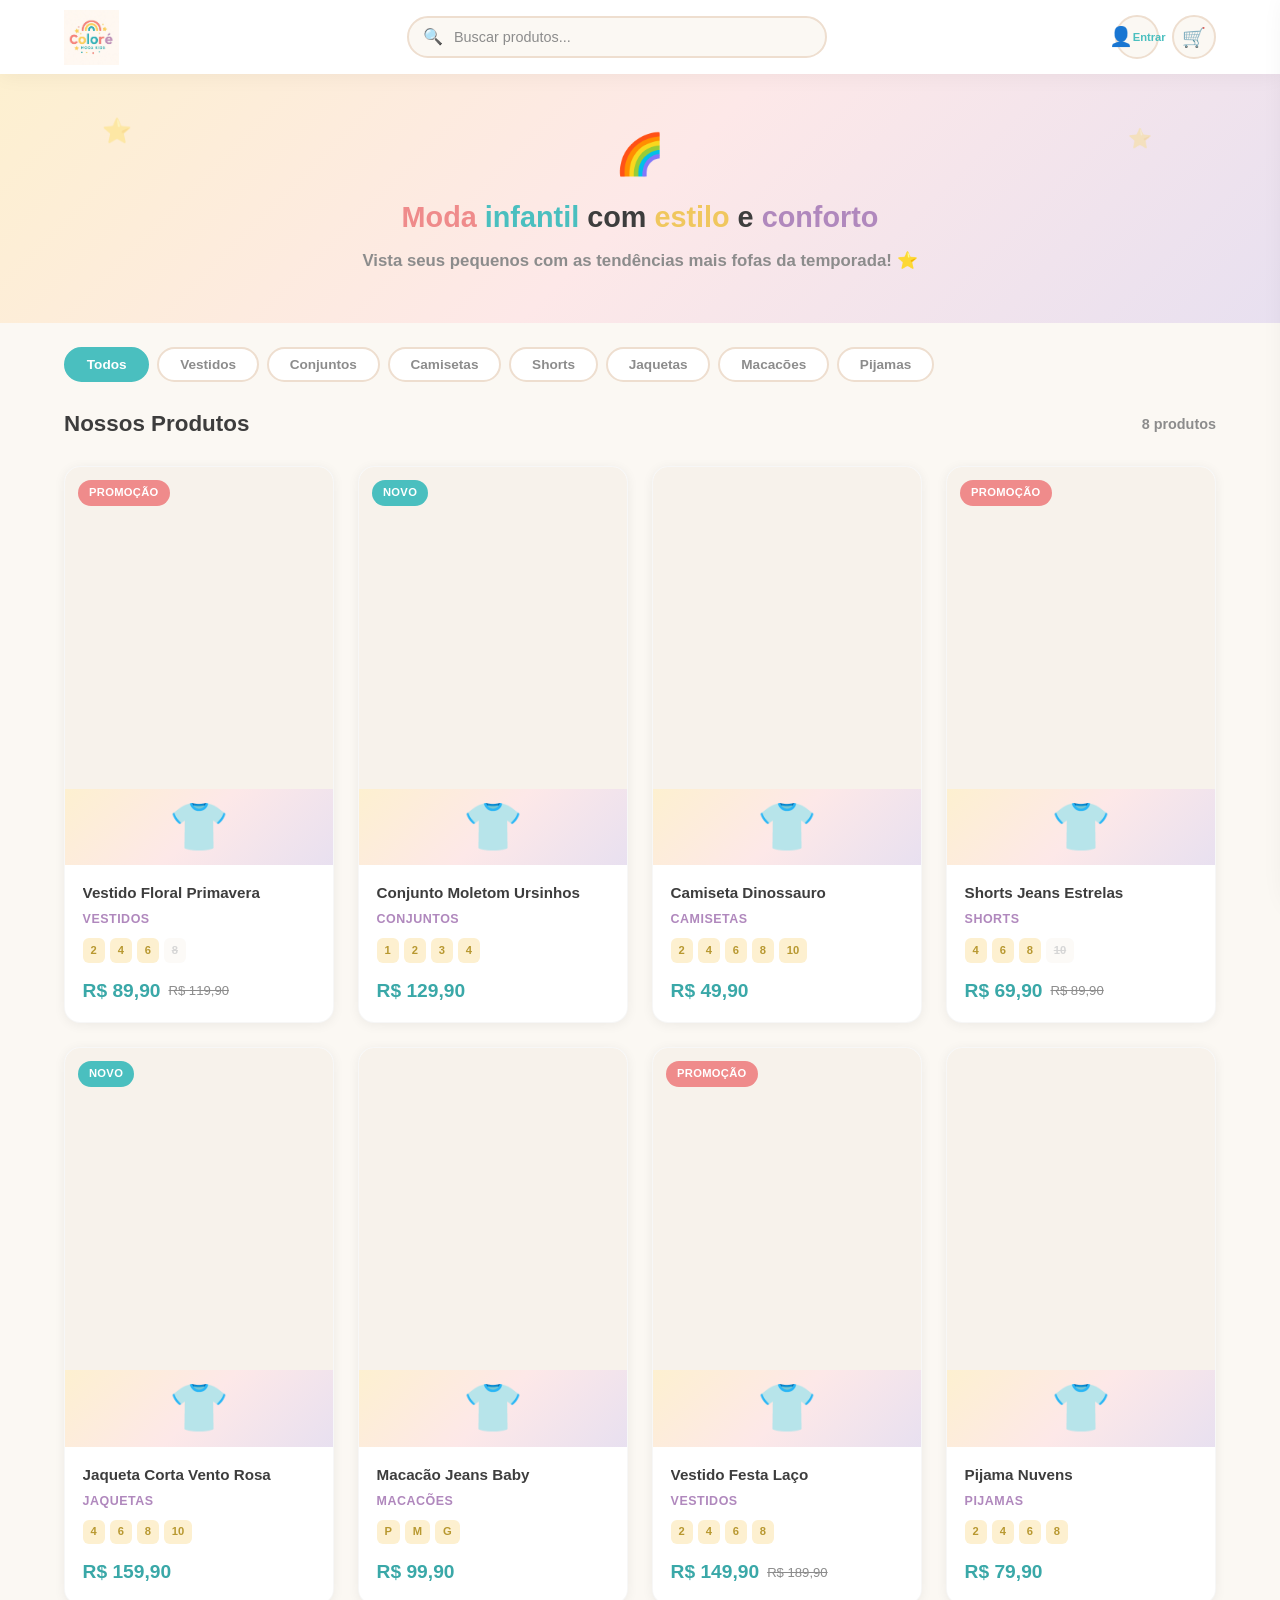
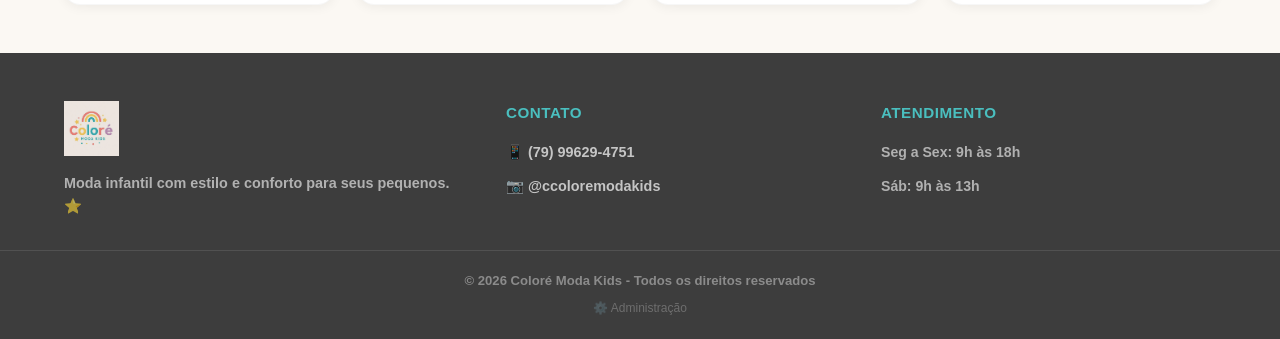
==== index.html @ acb0f0ce "melhorias" ====
<!DOCTYPE html>
<html lang="pt-BR">
<head>
  <meta charset="UTF-8">
  <meta name="viewport" content="width=device-width, initial-scale=1.0">
  <title>CColore Moda Kids - Roupas Infantis</title>
  <link rel="stylesheet" href="css/style.css">
  <meta name="description" content="CColore Moda Kids - As melhores roupas infantis com estilo e conforto para seus pequenos.">
</head>
<body>

  <!-- HEADER -->
  <header class="header">
    <div class="header-inner">
      <a href="index.html" class="logo">
        <img src="logo.jpg" alt="Coloré Moda Kids">
      </a>

      <div class="search-bar">
        <span class="search-icon">🔍</span>
        <input type="text" id="searchInput" placeholder="Buscar produtos...">
      </div>

      <div class="nav-actions">
        <a href="minha-conta.html" class="btn-icon" id="accountBtn" title="Minha Conta">
          👤
          <span class="account-label" id="accountLabel">Entrar</span>
        </a>
        <button class="btn-icon" id="cartBtn" title="Carrinho">
          🛒
          <span class="cart-count" id="cartCount">0</span>
        </button>
      </div>
    </div>
  </header>

  <!-- HERO -->
  <section class="hero">
    <div class="hero-content">
      <div class="hero-rainbow">🌈</div>
      <h2><span class="text-coral">Moda</span> <span class="text-teal">infantil</span> com <span class="text-yellow">estilo</span> e <span class="text-lavender">conforto</span></h2>
      <p>Vista seus pequenos com as tendências mais fofas da temporada! ⭐</p>
    </div>
  </section>

  <!-- CATEGORIAS -->
  <div class="categories" id="categoriesBar">
    <!-- Gerado via JS -->
  </div>

  <!-- PRODUTOS -->
  <section class="products-section">
    <div class="products-header">
      <h3>Nossos Produtos</h3>
      <span class="product-count" id="productCount"></span>
    </div>
    <div class="products-grid" id="productsGrid">
      <!-- Gerado via JS -->
    </div>
  </section>

  <!-- MODAL DE PRODUTO -->
  <div class="modal-overlay" id="productModal">
    <div class="modal">
      <button class="modal-close" id="modalClose">✕</button>
      <div class="modal-product" id="modalContent">
        <!-- Gerado via JS -->
      </div>
    </div>
  </div>

  <!-- CARRINHO SIDEBAR -->
  <div class="cart-overlay" id="cartOverlay"></div>
  <div class="cart-sidebar" id="cartSidebar">
    <div class="cart-header">
      <h3>🛒 Seu Carrinho</h3>
      <button class="btn-icon" id="closeCart" title="Fechar">✕</button>
    </div>
    <div class="cart-items" id="cartItems">
      <!-- Gerado via JS -->
    </div>
    <div class="cart-footer">
      <div class="cart-total">
        <span>Total:</span>
        <span class="total-price" id="cartTotal">R$ 0,00</span>
      </div>
      <button class="btn-checkout" id="checkoutBtn">
        📱 Enviar Pedido via WhatsApp
      </button>
    </div>
  </div>

  <!-- FORMULÁRIO DE CHECKOUT -->
  <div class="modal-overlay" id="checkoutModal">
    <div class="modal" style="max-width:520px;">
      <button class="modal-close" id="checkoutClose">✕</button>
      <div style="padding:2rem;">
        <h2 style="font-weight:900;margin-bottom:0.3rem;">📋 Finalizar Pedido</h2>
        <p style="color:var(--text-light);font-size:0.9rem;margin-bottom:1.5rem;">Preencha seus dados para enviarmos o pedido.</p>
        <form id="checkoutForm">
          <div class="form-row">
            <div class="form-group">
              <label>Nome *</label>
              <input type="text" id="clientName" required maxlength="50" placeholder="Seu nome">
            </div>
            <div class="form-group">
              <label>Sobrenome *</label>
              <input type="text" id="clientLastName" required maxlength="50" placeholder="Seu sobrenome">
            </div>
          </div>
          <div class="form-row">
            <div class="form-group">
              <label>CEP *</label>
              <input type="text" id="clientCep" required maxlength="9" placeholder="00000-000">
              <small class="cep-status" id="clientCepStatus"></small>
            </div>
            <div class="form-group">
              <label>Telefone *</label>
              <input type="tel" id="clientPhone" required maxlength="15" placeholder="(00) 00000-0000">
            </div>
          </div>
          <div class="form-group">
            <label>Endereço (Rua) *</label>
            <input type="text" id="clientAddress" required maxlength="150" placeholder="Rua, Avenida...">
          </div>
          <div class="form-row">
            <div class="form-group">
              <label>Número *</label>
              <input type="text" id="clientNumber" required maxlength="10" placeholder="Nº">
            </div>
            <div class="form-group">
              <label>Bairro *</label>
              <input type="text" id="clientBairro" required maxlength="80" placeholder="Bairro">
            </div>
          </div>
          <div class="form-row">
            <div class="form-group">
              <label>Cidade *</label>
              <input type="text" id="clientCity" required maxlength="80" placeholder="Cidade">
            </div>
            <div class="form-group">
              <label>Estado *</label>
              <select id="clientState" required>
                <option value="">UF</option>
                <option value="AC">AC</option><option value="AL">AL</option><option value="AP">AP</option>
                <option value="AM">AM</option><option value="BA">BA</option><option value="CE">CE</option>
                <option value="DF">DF</option><option value="ES">ES</option><option value="GO">GO</option>
                <option value="MA">MA</option><option value="MT">MT</option><option value="MS">MS</option>
                <option value="MG">MG</option><option value="PA">PA</option><option value="PB">PB</option>
                <option value="PR">PR</option><option value="PE">PE</option><option value="PI">PI</option>
                <option value="RJ">RJ</option><option value="RN">RN</option><option value="RS">RS</option>
                <option value="RO">RO</option><option value="RR">RR</option><option value="SC">SC</option>
                <option value="SP">SP</option><option value="SE">SE</option><option value="TO">TO</option>
              </select>
            </div>
          </div>
          <div class="form-group">
            <label>Ponto de Referência *</label>
            <input type="text" id="clientReference" required maxlength="150" placeholder="Ex: Próximo ao mercado...">
          </div>
          <div class="form-group">
            <label>E-mail</label>
            <input type="email" id="clientEmail" maxlength="100" placeholder="seu@email.com">
          </div>

          <!-- Frete -->
          <div class="shipping-result" id="shippingResult" style="display:none;">
            <h4 class="shipping-title">🚚 Opções de Entrega</h4>
            <div id="shippingOptions">
              <!-- Gerado via JS -->
            </div>
          </div>
          <div class="shipping-loading" id="shippingLoading" style="display:none;">
            <span class="spinner"></span> Calculando frete com os Correios...
          </div>

          <div class="checkout-summary" id="checkoutSummary">
            <!-- Resumo gerado via JS -->
          </div>
          <button type="submit" class="btn-checkout" style="margin-top:1rem;">
            📱 Confirmar e Enviar via WhatsApp
          </button>
        </form>
      </div>
    </div>
  </div>

  <!-- FOOTER -->
  <footer class="footer">
    <div class="footer-inner">
      <div class="footer-brand">
        <div class="footer-logo">
          <img src="logo.jpg" alt="Coloré Moda Kids">
        </div>
        <p class="footer-desc">Moda infantil com estilo e conforto para seus pequenos. ⭐</p>
      </div>

      <div class="footer-contact">
        <h4>Contato</h4>
        <ul>
          <li>
            <a href="https://wa.me/5579996294751" target="_blank" rel="noopener">
              📱 (79) 99629-4751
            </a>
          </li>
          <li>
            <a href="https://instagram.com/ccoloremodakids" target="_blank" rel="noopener">
              📷 @ccoloremodakids
            </a>
          </li>
        </ul>
      </div>

      <div class="footer-links">
        <h4>Atendimento</h4>
        <ul>
          <li>Seg a Sex: 9h às 18h</li>
          <li>Sáb: 9h às 13h</li>
        </ul>
      </div>
    </div>

    <div class="footer-bottom">
      <p>&copy; 2026 Coloré Moda Kids - Todos os direitos reservados</p>
      <a href="admin.html" class="admin-link">⚙️ Administração</a>
    </div>
  </footer>

  <!-- TOAST -->
  <div class="toast-container"></div>

  <script src="js/data.js"></script>
  <script src="js/app.js"></script>
</body>
</html>
---- css/style.css ----
/* ===== RESET & BASE ===== */
*,
*::before,
*::after {
  margin: 0;
  padding: 0;
  box-sizing: border-box;
}

@import url('https://fonts.googleapis.com/css2?family=Nunito:wght@400;600;700;800;900&display=swap');

:root {
  /* Cores extraídas da logo */
  --coral: #EF8B8B;
  --coral-dark: #E06B6B;
  --yellow: #F0C75E;
  --yellow-light: #FDF0D0;
  --teal: #4ABFBF;
  --teal-dark: #3AA8A8;
  --lavender: #B088BD;
  --lavender-light: #D4BFE0;

  /* Cores de interface */
  --primary: #4ABFBF;
  --primary-light: #7DD4D4;
  --primary-dark: #3AA8A8;
  --secondary: #EF8B8B;
  --accent: #F0C75E;
  --bg: #FBF8F3;
  --bg-warm: #F7F2EB;
  --bg-white: #FFFFFF;
  --text: #3D3D3D;
  --text-light: #8C8C8C;
  --border: #EEDECF;
  --success: #4ABFBF;
  --danger: #EF8B8B;
  --radius: 16px;
  --radius-sm: 10px;
  --shadow: 0 2px 12px rgba(0, 0, 0, 0.06);
  --shadow-lg: 0 8px 30px rgba(0, 0, 0, 0.1);
  --shadow-colored: 0 4px 20px rgba(74, 191, 191, 0.15);
  --transition: all 0.3s ease;
}

html {
  scroll-behavior: smooth;
}

body {
  font-family: 'Nunito', 'Segoe UI', Tahoma, sans-serif;
  background: var(--bg);
  color: var(--text);
  line-height: 1.6;
  min-height: 100vh;
}

a {
  text-decoration: none;
  color: inherit;
}

img {
  max-width: 100%;
  display: block;
}

button {
  cursor: pointer;
  border: none;
  font-family: inherit;
  font-size: inherit;
}

input, select, textarea {
  font-family: inherit;
  font-size: inherit;
}

/* ===== HEADER ===== */
.header {
  background: var(--bg-white);
  box-shadow: 0 2px 20px rgba(0, 0, 0, 0.05);
  position: sticky;
  top: 0;
  z-index: 100;
}

.header-inner {
  max-width: 1200px;
  margin: 0 auto;
  padding: 0.6rem 1.5rem;
  display: flex;
  align-items: center;
  justify-content: space-between;
  gap: 1rem;
}

.logo {
  display: flex;
  align-items: center;
  gap: 0.5rem;
  flex-shrink: 0;
}

.logo img {
  height: 55px;
  width: auto;
}

/* Search */
.search-bar {
  flex: 1;
  max-width: 420px;
  position: relative;
}

.search-bar input {
  width: 100%;
  padding: 0.7rem 1rem 0.7rem 2.8rem;
  border: 2px solid var(--border);
  border-radius: 50px;
  outline: none;
  transition: var(--transition);
  background: var(--bg);
  font-size: 0.9rem;
  color: var(--text);
}

.search-bar input::placeholder {
  color: var(--text-light);
}

.search-bar input:focus {
  border-color: var(--teal);
  background: var(--bg-white);
  box-shadow: 0 0 0 3px rgba(74, 191, 191, 0.1);
}

.search-bar .search-icon {
  position: absolute;
  left: 1rem;
  top: 50%;
  transform: translateY(-50%);
  color: var(--text-light);
  font-size: 1rem;
}

/* Nav actions */
.nav-actions {
  display: flex;
  align-items: center;
  gap: 0.8rem;
}

.btn {
  display: inline-flex;
  align-items: center;
  gap: 0.4rem;
  padding: 0.6rem 1.4rem;
  border-radius: 50px;
  font-weight: 700;
  transition: var(--transition);
  font-size: 0.9rem;
}

.btn-primary {
  background: var(--teal);
  color: white;
}

.btn-primary:hover {
  background: var(--teal-dark);
  transform: translateY(-2px);
  box-shadow: var(--shadow-colored);
}

.btn-secondary {
  background: var(--bg);
  color: var(--text);
  border: 2px solid var(--border);
}

.btn-secondary:hover {
  border-color: var(--teal);
  color: var(--teal);
}

.btn-success {
  background: var(--teal);
  color: white;
}

.btn-success:hover {
  background: var(--teal-dark);
  transform: translateY(-2px);
}

.btn-danger {
  background: var(--coral);
  color: white;
}

.btn-danger:hover {
  background: var(--coral-dark);
}

.btn-sm {
  padding: 0.4rem 0.8rem;
  font-size: 0.8rem;
}

.btn-icon {
  padding: 0.5rem;
  border-radius: 50%;
  background: var(--bg);
  border: 2px solid var(--border);
  position: relative;
  width: 44px;
  height: 44px;
  display: flex;
  align-items: center;
  justify-content: center;
  font-size: 1.2rem;
  transition: var(--transition);
}

.btn-icon:hover {
  border-color: var(--teal);
  color: var(--teal);
  background: rgba(74, 191, 191, 0.05);
}

.cart-count {
  position: absolute;
  top: -5px;
  right: -5px;
  background: var(--coral);
  color: white;
  font-size: 0.65rem;
  font-weight: 800;
  width: 20px;
  height: 20px;
  border-radius: 50%;
  display: flex;
  align-items: center;
  justify-content: center;
  border: 2px solid var(--bg-white);
}

/* ===== HERO ===== */
.hero {
  background: linear-gradient(135deg, var(--yellow-light) 0%, #FDE8E8 50%, #E8E0F0 100%);
  text-align: center;
  padding: 3rem 1.5rem;
  position: relative;
  overflow: hidden;
}

.hero::before {
  content: '⭐';
  position: absolute;
  top: 15%;
  left: 8%;
  font-size: 1.5rem;
  opacity: 0.3;
  animation: twinkle 3s ease-in-out infinite;
}

.hero::after {
  content: '⭐';
  position: absolute;
  top: 20%;
  right: 10%;
  font-size: 1.2rem;
  opacity: 0.25;
  animation: twinkle 3s ease-in-out infinite 1s;
}

@keyframes twinkle {
  0%, 100% { transform: scale(1); opacity: 0.25; }
  50% { transform: scale(1.3); opacity: 0.5; }
}

.hero-content {
  position: relative;
  z-index: 1;
}

.hero-rainbow {
  font-size: 2.5rem;
  margin-bottom: 0.5rem;
}

.hero h2 {
  font-size: 1.8rem;
  font-weight: 900;
  margin-bottom: 0.5rem;
  color: var(--text);
}

.hero h2 .text-coral { color: var(--coral); }
.hero h2 .text-teal { color: var(--teal); }
.hero h2 .text-yellow { color: var(--yellow); }
.hero h2 .text-lavender { color: var(--lavender); }

.hero p {
  font-size: 1.05rem;
  color: var(--text-light);
  font-weight: 600;
}

/* ===== CATEGORIES ===== */
.categories {
  max-width: 1200px;
  margin: 0 auto;
  padding: 1.5rem;
  display: flex;
  gap: 0.5rem;
  overflow-x: auto;
  -webkit-overflow-scrolling: touch;
}

.categories::-webkit-scrollbar {
  height: 0;
}

.category-btn {
  padding: 0.5rem 1.3rem;
  border-radius: 50px;
  background: var(--bg-white);
  border: 2px solid var(--border);
  white-space: nowrap;
  font-weight: 700;
  font-size: 0.85rem;
  transition: var(--transition);
  color: var(--text-light);
}

.category-btn:hover {
  border-color: var(--teal);
  color: var(--teal);
  background: rgba(74, 191, 191, 0.05);
}

.category-btn.active {
  background: var(--teal);
  color: white;
  border-color: var(--teal);
}

/* ===== PRODUCT GRID ===== */
.products-section {
  max-width: 1200px;
  margin: 0 auto;
  padding: 0 1.5rem 3rem;
}

.products-header {
  display: flex;
  justify-content: space-between;
  align-items: center;
  margin-bottom: 1.5rem;
}

.products-header h3 {
  font-size: 1.4rem;
  font-weight: 800;
  color: var(--text);
}

.product-count {
  color: var(--text-light);
  font-size: 0.9rem;
  font-weight: 600;
}

.products-grid {
  display: grid;
  grid-template-columns: repeat(auto-fill, minmax(260px, 1fr));
  gap: 1.5rem;
}

.product-card {
  background: var(--bg-white);
  border-radius: var(--radius);
  overflow: hidden;
  box-shadow: var(--shadow);
  transition: var(--transition);
  cursor: pointer;
  border: 1px solid rgba(0, 0, 0, 0.03);
}

.product-card:hover {
  transform: translateY(-6px);
  box-shadow: var(--shadow-lg);
}

.product-image {
  position: relative;
  padding-top: 120%;
  background: var(--bg-warm);
  overflow: hidden;
}

.product-image img {
  position: absolute;
  top: 0;
  left: 0;
  width: 100%;
  height: 100%;
  object-fit: cover;
  transition: transform 0.5s ease;
}

.product-card:hover .product-image img {
  transform: scale(1.05);
}

.product-badge {
  position: absolute;
  top: 0.8rem;
  left: 0.8rem;
  background: var(--coral);
  color: white;
  padding: 0.25rem 0.7rem;
  border-radius: 50px;
  font-size: 0.7rem;
  font-weight: 800;
  letter-spacing: 0.3px;
  text-transform: uppercase;
}

.product-badge.new {
  background: var(--teal);
}

.product-info {
  padding: 1rem 1.1rem;
}

.product-name {
  font-weight: 800;
  font-size: 0.95rem;
  margin-bottom: 0.3rem;
  display: -webkit-box;
  -webkit-line-clamp: 2;
  -webkit-box-orient: vertical;
  overflow: hidden;
  color: var(--text);
}

.product-category-label {
  font-size: 0.78rem;
  color: var(--lavender);
  margin-bottom: 0.5rem;
  font-weight: 700;
  text-transform: uppercase;
  letter-spacing: 0.5px;
}

.product-sizes {
  display: flex;
  gap: 0.3rem;
  margin-bottom: 0.8rem;
  flex-wrap: wrap;
}

.size-tag {
  padding: 0.2rem 0.5rem;
  background: var(--yellow-light);
  border-radius: 6px;
  font-size: 0.7rem;
  font-weight: 700;
  color: #B89830;
}

.size-tag.out-of-stock {
  text-decoration: line-through;
  opacity: 0.35;
  background: var(--bg-warm);
  color: var(--text-light);
}

.product-price {
  display: flex;
  align-items: center;
  gap: 0.5rem;
}

.price-current {
  font-size: 1.2rem;
  font-weight: 900;
  color: var(--teal-dark);
}

.price-old {
  font-size: 0.82rem;
  color: var(--text-light);
  text-decoration: line-through;
}

/* ===== PRODUCT DETAIL MODAL ===== */
.modal-overlay {
  position: fixed;
  inset: 0;
  background: rgba(0, 0, 0, 0.4);
  backdrop-filter: blur(4px);
  z-index: 200;
  display: flex;
  align-items: center;
  justify-content: center;
  padding: 1rem;
  opacity: 0;
  visibility: hidden;
  transition: var(--transition);
}

.modal-overlay.active {
  opacity: 1;
  visibility: visible;
}

.modal {
  background: var(--bg-white);
  border-radius: var(--radius);
  max-width: 800px;
  width: 100%;
  max-height: 90vh;
  overflow-y: auto;
  transform: translateY(20px) scale(0.97);
  transition: var(--transition);
}

.modal-overlay.active .modal {
  transform: translateY(0) scale(1);
}

.modal-close {
  position: absolute;
  top: 1rem;
  right: 1rem;
  background: var(--bg-white);
  border: none;
  width: 36px;
  height: 36px;
  border-radius: 50%;
  display: flex;
  align-items: center;
  justify-content: center;
  font-size: 1.2rem;
  cursor: pointer;
  box-shadow: var(--shadow);
  z-index: 10;
  transition: var(--transition);
}

.modal-close:hover {
  background: var(--coral);
  color: white;
}

.modal-product {
  display: grid;
  grid-template-columns: 1fr 1fr;
}

.modal-product-image {
  position: relative;
  padding-top: 100%;
  background: var(--bg-warm);
}

.modal-product-image img {
  position: absolute;
  top: 0;
  left: 0;
  width: 100%;
  height: 100%;
  object-fit: cover;
}

.modal-product-info {
  padding: 2rem;
  display: flex;
  flex-direction: column;
  gap: 1rem;
}

.modal-product-info h2 {
  font-size: 1.5rem;
  font-weight: 900;
}

.modal-product-info .product-category-label {
  font-size: 0.85rem;
}

.modal-product-info .product-price {
  font-size: 1.1rem;
}

.modal-product-info .price-current {
  font-size: 1.6rem;
}

.size-selector {
  display: flex;
  flex-direction: column;
  gap: 0.5rem;
}

.size-selector label {
  font-weight: 800;
  font-size: 0.9rem;
}

.size-options {
  display: flex;
  gap: 0.5rem;
  flex-wrap: wrap;
}

.size-option {
  padding: 0.5rem 1rem;
  border: 2px solid var(--border);
  border-radius: var(--radius-sm);
  background: var(--bg-white);
  font-weight: 700;
  font-size: 0.85rem;
  transition: var(--transition);
  cursor: pointer;
}

.size-option:hover:not(.disabled) {
  border-color: var(--teal);
  color: var(--teal);
}

.size-option.selected {
  background: var(--teal);
  color: white;
  border-color: var(--teal);
}

.size-option.disabled {
  opacity: 0.3;
  cursor: not-allowed;
  text-decoration: line-through;
}

.stock-info {
  font-size: 0.8rem;
  color: var(--text-light);
  font-weight: 600;
}

.stock-info.low {
  color: var(--coral);
  font-weight: 700;
}

.quantity-selector {
  display: flex;
  align-items: center;
  gap: 0.8rem;
}

.quantity-selector label {
  font-weight: 800;
  font-size: 0.9rem;
}

.qty-controls {
  display: flex;
  align-items: center;
  border: 2px solid var(--border);
  border-radius: var(--radius-sm);
  overflow: hidden;
}

.qty-controls button {
  width: 38px;
  height: 38px;
  background: var(--bg);
  border: none;
  font-size: 1.1rem;
  font-weight: 800;
  display: flex;
  align-items: center;
  justify-content: center;
  transition: var(--transition);
}

.qty-controls button:hover {
  background: var(--teal);
  color: white;
}

.qty-controls span {
  width: 44px;
  text-align: center;
  font-weight: 800;
}

.btn-add-cart {
  padding: 0.9rem 1.5rem;
  border-radius: 50px;
  background: var(--teal);
  color: white;
  font-weight: 800;
  font-size: 1rem;
  transition: var(--transition);
  display: flex;
  align-items: center;
  justify-content: center;
  gap: 0.5rem;
  margin-top: auto;
}

.btn-add-cart:hover {
  background: var(--teal-dark);
  transform: translateY(-2px);
  box-shadow: var(--shadow-colored);
}

.btn-add-cart:disabled {
  opacity: 0.4;
  cursor: not-allowed;
  transform: none;
  background: var(--text-light);
}

/* ===== CART SIDEBAR ===== */
.cart-overlay {
  position: fixed;
  inset: 0;
  background: rgba(0, 0, 0, 0.35);
  backdrop-filter: blur(3px);
  z-index: 300;
  opacity: 0;
  visibility: hidden;
  transition: var(--transition);
}

.cart-overlay.active {
  opacity: 1;
  visibility: visible;
}

.cart-sidebar {
  position: fixed;
  top: 0;
  right: -420px;
  width: 400px;
  max-width: 100%;
  height: 100vh;
  background: var(--bg-white);
  z-index: 301;
  display: flex;
  flex-direction: column;
  transition: right 0.35s cubic-bezier(0.4, 0, 0.2, 1);
  box-shadow: -5px 0 30px rgba(0, 0, 0, 0.12);
}

.cart-sidebar.active {
  right: 0;
}

.cart-header {
  padding: 1.5rem;
  border-bottom: 2px solid var(--bg-warm);
  display: flex;
  justify-content: space-between;
  align-items: center;
}

.cart-header h3 {
  font-size: 1.2rem;
  font-weight: 900;
}

.cart-items {
  flex: 1;
  overflow-y: auto;
  padding: 1rem;
}

.cart-empty {
  text-align: center;
  padding: 3rem 1rem;
  color: var(--text-light);
}

.cart-empty .empty-icon {
  font-size: 3rem;
  margin-bottom: 1rem;
}

.cart-item {
  display: flex;
  gap: 1rem;
  padding: 1rem;
  border-bottom: 1px solid var(--bg-warm);
  align-items: flex-start;
}

.cart-item-image {
  width: 70px;
  height: 70px;
  border-radius: var(--radius-sm);
  overflow: hidden;
  flex-shrink: 0;
  background: var(--bg-warm);
}

.cart-item-image img {
  width: 100%;
  height: 100%;
  object-fit: cover;
}

.cart-item-details {
  flex: 1;
}

.cart-item-name {
  font-weight: 800;
  font-size: 0.9rem;
  margin-bottom: 0.2rem;
}

.cart-item-size {
  font-size: 0.78rem;
  color: var(--text-light);
  margin-bottom: 0.3rem;
  font-weight: 600;
}

.cart-item-price {
  font-weight: 800;
  color: var(--teal-dark);
}

.cart-item-qty {
  display: flex;
  align-items: center;
  gap: 0.3rem;
  margin-top: 0.3rem;
}

.cart-item-qty button {
  width: 26px;
  height: 26px;
  border-radius: 50%;
  background: var(--bg);
  border: 1px solid var(--border);
  font-size: 0.8rem;
  font-weight: 800;
  display: flex;
  align-items: center;
  justify-content: center;
  transition: var(--transition);
}

.cart-item-qty button:hover {
  background: var(--teal);
  color: white;
  border-color: var(--teal);
}

.cart-item-qty span {
  width: 26px;
  text-align: center;
  font-weight: 800;
  font-size: 0.85rem;
}

.cart-item-remove {
  color: var(--coral);
  background: none;
  border: none;
  font-size: 1.1rem;
  padding: 0.3rem;
  cursor: pointer;
  opacity: 0.5;
  transition: var(--transition);
}

.cart-item-remove:hover {
  opacity: 1;
  transform: scale(1.2);
}

.cart-footer {
  padding: 1.5rem;
  border-top: 2px solid var(--bg-warm);
  background: var(--bg);
}

.cart-total {
  display: flex;
  justify-content: space-between;
  align-items: center;
  margin-bottom: 1rem;
  font-size: 1.1rem;
  font-weight: 800;
}

.cart-total .total-price {
  color: var(--teal-dark);
  font-size: 1.4rem;
  font-weight: 900;
}

.btn-checkout {
  width: 100%;
  padding: 0.9rem;
  background: linear-gradient(135deg, #25d366, #128c7e);
  color: white;
  border-radius: 50px;
  font-weight: 800;
  font-size: 1rem;
  display: flex;
  align-items: center;
  justify-content: center;
  gap: 0.5rem;
  transition: var(--transition);
}

.btn-checkout:hover {
  transform: translateY(-2px);
  box-shadow: 0 6px 20px rgba(37, 211, 102, 0.3);
}

/* ===== FOOTER ===== */
.footer {
  background: #3D3D3D;
  color: white;
  padding: 0;
}

.footer-inner {
  max-width: 1200px;
  margin: 0 auto;
  padding: 3rem 1.5rem 2rem;
  display: grid;
  grid-template-columns: 1.2fr 1fr 1fr;
  gap: 2.5rem;
}

.footer-brand {}

.footer-logo {
  margin-bottom: 1rem;
}

.footer-logo img {
  height: 55px;
  opacity: 0.9;
}

.footer-desc {
  font-size: 0.9rem;
  opacity: 0.6;
  line-height: 1.6;
  font-weight: 600;
}

.footer-contact h4,
.footer-links h4 {
  font-size: 0.95rem;
  font-weight: 800;
  margin-bottom: 1rem;
  color: var(--teal);
  text-transform: uppercase;
  letter-spacing: 0.5px;
}

.footer-contact ul,
.footer-links ul {
  list-style: none;
  display: flex;
  flex-direction: column;
  gap: 0.7rem;
}

.footer-contact ul li a {
  color: rgba(255,255,255,0.7);
  font-weight: 600;
  font-size: 0.9rem;
  transition: var(--transition);
  display: flex;
  align-items: center;
  gap: 0.3rem;
}

.footer-contact ul li a:hover {
  color: white;
}

.footer-links ul li {
  color: rgba(255,255,255,0.6);
  font-weight: 600;
  font-size: 0.88rem;
}

.footer-bottom {
  border-top: 1px solid rgba(255,255,255,0.1);
  text-align: center;
  padding: 1.2rem 1.5rem;
}

.footer-bottom p {
  opacity: 0.4;
  font-size: 0.82rem;
  font-weight: 600;
}

.admin-link {
  display: inline-block;
  margin-top: 0.5rem;
  font-size: 0.75rem;
  color: rgba(255,255,255,0.25);
  transition: var(--transition);
}

.admin-link:hover {
  color: rgba(255,255,255,0.6);
}

@media (max-width: 768px) {
  .footer-inner {
    grid-template-columns: 1fr;
    gap: 2rem;
    text-align: center;
  }

  .footer-logo {
    display: flex;
    justify-content: center;
  }

  .footer-contact ul li a {
    justify-content: center;
  }
}

/* ===== EMPTY STATE ===== */
.empty-state {
  text-align: center;
  padding: 4rem 2rem;
  color: var(--text-light);
  grid-column: 1 / -1;
}

.empty-state .empty-icon {
  font-size: 4rem;
  margin-bottom: 1rem;
}

.empty-state h3 {
  margin-bottom: 0.5rem;
  color: var(--text);
  font-weight: 800;
}

/* ===== TOAST ===== */
.toast-container {
  position: fixed;
  bottom: 2rem;
  right: 2rem;
  z-index: 500;
  display: flex;
  flex-direction: column;
  gap: 0.5rem;
}

.toast {
  background: var(--text);
  color: white;
  padding: 0.8rem 1.5rem;
  border-radius: var(--radius);
  font-size: 0.9rem;
  font-weight: 700;
  box-shadow: var(--shadow-lg);
  display: flex;
  align-items: center;
  gap: 0.5rem;
  animation: slideIn 0.3s ease, fadeOut 0.3s ease 2.5s forwards;
  max-width: 320px;
}

.toast.success {
  background: var(--teal);
}

.toast.error {
  background: var(--coral);
}

@keyframes slideIn {
  from { transform: translateX(100%); opacity: 0; }
  to { transform: translateX(0); opacity: 1; }
}

@keyframes fadeOut {
  from { opacity: 1; }
  to { opacity: 0; visibility: hidden; }
}

/* ===== CHECKOUT FORM ===== */
#checkoutModal .form-group {
  margin-bottom: 0.9rem;
}

#checkoutModal .form-group label {
  display: block;
  font-weight: 800;
  font-size: 0.78rem;
  margin-bottom: 0.3rem;
  color: var(--text-light);
  text-transform: uppercase;
  letter-spacing: 0.3px;
}

#checkoutModal .form-group input {
  width: 100%;
  padding: 0.6rem 1rem;
  border: 2px solid var(--border);
  border-radius: var(--radius-sm);
  outline: none;
  transition: var(--transition);
  background: var(--bg);
  font-size: 0.9rem;
}

#checkoutModal .form-group input:focus {
  border-color: var(--teal);
  background: var(--bg-white);
  box-shadow: 0 0 0 3px rgba(74, 191, 191, 0.1);
}

#checkoutModal .form-row {
  display: grid;
  grid-template-columns: 1fr 1fr;
  gap: 0.8rem;
}

.checkout-summary {
  background: var(--bg);
  border-radius: var(--radius-sm);
  padding: 1rem;
  margin-top: 0.5rem;
  border: 2px solid var(--border);
}

.checkout-summary h4 {
  font-size: 0.82rem;
  font-weight: 800;
  color: var(--text-light);
  text-transform: uppercase;
  letter-spacing: 0.3px;
  margin-bottom: 0.6rem;
}

.checkout-summary-item {
  display: flex;
  justify-content: space-between;
  font-size: 0.85rem;
  padding: 0.3rem 0;
  color: var(--text);
  font-weight: 600;
}

.checkout-summary-item span:last-child {
  font-weight: 800;
}

.checkout-summary-total {
  display: flex;
  justify-content: space-between;
  font-size: 1rem;
  font-weight: 900;
  padding-top: 0.6rem;
  margin-top: 0.5rem;
  border-top: 2px solid var(--border);
  color: var(--teal-dark);
}

.grand-total {
  font-size: 1.1rem;
  color: var(--coral);
}

.shipping-line {
  color: var(--teal);
  font-weight: 700;
}

.shipping-result {
  background: linear-gradient(135deg, #e8f8f5, #f0faf8);
  border: 2px solid var(--teal);
  border-radius: var(--radius-sm);
  padding: 1rem;
  margin-top: 0.5rem;
}

.shipping-title {
  font-size: 0.85rem;
  font-weight: 800;
  color: var(--text);
  margin-bottom: 0.8rem;
}

.shipping-option {
  display: flex;
  align-items: center;
  gap: 0.8rem;
  padding: 0.7rem 0.8rem;
  border: 2px solid #e0e0e0;
  border-radius: 10px;
  margin-bottom: 0.5rem;
  cursor: pointer;
  transition: var(--transition);
  background: white;
}

.shipping-option:last-child {
  margin-bottom: 0;
}

.shipping-option:hover {
  border-color: var(--teal);
}

.shipping-option.selected {
  border-color: var(--teal);
  background: #f0faf8;
}

.shipping-option input[type="radio"] {
  accent-color: var(--teal);
  width: 16px;
  height: 16px;
  flex-shrink: 0;
}

.shipping-option-info {
  flex: 1;
  display: flex;
  flex-direction: column;
}

.shipping-option-name {
  font-weight: 800;
  font-size: 0.9rem;
  color: var(--text);
}

.shipping-option-days {
  font-size: 0.78rem;
  color: var(--text-light);
}

.shipping-option-price {
  font-weight: 900;
  font-size: 1rem;
  color: var(--teal);
  flex-shrink: 0;
}

.shipping-loading {
  display: flex;
  align-items: center;
  gap: 0.6rem;
  padding: 0.8rem 1rem;
  margin-top: 0.5rem;
  background: #f5f5f5;
  border-radius: var(--radius-sm);
  font-size: 0.85rem;
  font-weight: 600;
  color: var(--text-light);
}

.spinner {
  width: 18px;
  height: 18px;
  border: 3px solid #e0e0e0;
  border-top-color: var(--teal);
  border-radius: 50%;
  animation: spin 0.7s linear infinite;
}

@keyframes spin {
  to { transform: rotate(360deg); }
}

#checkoutModal select {
  width: 100%;
  padding: 0.7rem 1rem;
  border: 2px solid #e8e8e8;
  border-radius: 10px;
  font-family: var(--font);
  font-size: 0.9rem;
  transition: var(--transition);
  background: white;
}

#checkoutModal select:focus {
  border-color: var(--teal);
  outline: none;
}

@media (max-width: 480px) {
  #checkoutModal .form-row {
    grid-template-columns: 1fr;
  }
}

/* ===== ACCOUNT - AUTH SECTION ===== */
.auth-section {
  min-height: calc(100vh - 80px);
  display: flex;
  align-items: center;
  justify-content: center;
  padding: 2rem;
  background: var(--bg);
}

.auth-container {
  background: white;
  border-radius: var(--radius);
  box-shadow: 0 4px 20px rgba(0,0,0,0.08);
  max-width: 480px;
  width: 100%;
  overflow: hidden;
}

.auth-tabs {
  display: flex;
  border-bottom: 2px solid #f0f0f0;
}

.auth-tab {
  flex: 1;
  padding: 1rem;
  background: none;
  border: none;
  cursor: pointer;
  font-family: var(--font);
  font-weight: 700;
  font-size: 1rem;
  color: var(--text-light);
  transition: var(--transition);
  border-bottom: 3px solid transparent;
  margin-bottom: -2px;
}

.auth-tab.active {
  color: var(--teal);
  border-bottom-color: var(--teal);
}

.auth-form {
  padding: 2rem;
}

.auth-header {
  text-align: center;
  margin-bottom: 1.5rem;
}

.auth-logo {
  height: 60px;
  margin-bottom: 1rem;
}

.auth-header h2 {
  font-size: 1.3rem;
  color: var(--text);
  margin-bottom: 0.3rem;
}

.auth-header p {
  color: var(--text-light);
  font-size: 0.9rem;
}

.auth-error {
  color: var(--danger);
  font-size: 0.85rem;
  min-height: 1.2rem;
  margin-bottom: 0.5rem;
}

.auth-submit {
  width: 100%;
  padding: 0.9rem;
  font-size: 1rem;
}

.cep-status {
  display: block;
  font-size: 0.78rem;
  margin-top: 0.3rem;
  min-height: 1rem;
}

.auth-form select,
.account-panel select {
  width: 100%;
  padding: 0.7rem 1rem;
  border: 2px solid #e8e8e8;
  border-radius: 10px;
  font-family: var(--font);
  font-size: 0.9rem;
  transition: var(--transition);
  background: white;
}

.auth-form select:focus,
.account-panel select:focus {
  border-color: var(--teal);
  outline: none;
}

.auth-switch {
  text-align: center;
  margin-top: 1.5rem;
  font-size: 0.9rem;
  color: var(--text-light);
}

.auth-switch button {
  background: none;
  border: none;
  color: var(--teal);
  font-weight: 700;
  cursor: pointer;
  font-size: 0.9rem;
  font-family: var(--font);
}

.auth-switch button:hover {
  text-decoration: underline;
}

/* ===== ACCOUNT PAGE ===== */
.account-section {
  padding: 2rem;
  background: var(--bg);
  min-height: calc(100vh - 80px);
}

.account-container {
  max-width: 1000px;
  margin: 0 auto;
  display: grid;
  grid-template-columns: 260px 1fr;
  gap: 2rem;
}

.account-sidebar {
  background: white;
  border-radius: var(--radius);
  padding: 2rem;
  text-align: center;
  box-shadow: 0 2px 10px rgba(0,0,0,0.06);
  height: fit-content;
}

.account-avatar {
  width: 80px;
  height: 80px;
  border-radius: 50%;
  background: linear-gradient(135deg, var(--teal), var(--lavender));
  display: flex;
  align-items: center;
  justify-content: center;
  margin: 0 auto 1rem;
  font-size: 1.8rem;
  font-weight: 800;
  color: white;
}

.account-sidebar h3 {
  font-size: 1.1rem;
  color: var(--text);
  margin-bottom: 0.3rem;
}

.account-sidebar p {
  font-size: 0.85rem;
  color: var(--text-light);
  margin-bottom: 1.5rem;
}

.account-nav {
  display: flex;
  flex-direction: column;
  gap: 0.3rem;
}

.account-nav-item {
  background: none;
  border: none;
  padding: 0.8rem 1rem;
  text-align: left;
  border-radius: 8px;
  cursor: pointer;
  font-family: var(--font);
  font-weight: 600;
  font-size: 0.9rem;
  color: var(--text-light);
  transition: var(--transition);
}

.account-nav-item:hover,
.account-nav-item.active {
  background: var(--bg);
  color: var(--teal);
}

.account-content {
  background: white;
  border-radius: var(--radius);
  padding: 2rem;
  box-shadow: 0 2px 10px rgba(0,0,0,0.06);
}

.account-panel h2 {
  font-size: 1.3rem;
  margin-bottom: 1.5rem;
  color: var(--text);
}

/* Account label in header */
.account-label {
  font-size: 0.7rem;
  font-weight: 700;
  color: var(--teal);
  display: block;
  margin-top: 2px;
}

/* ===== ORDER CARDS (Customer) ===== */
.orders-empty {
  text-align: center;
  padding: 3rem 1rem;
  color: var(--text-light);
}

.orders-empty .empty-icon {
  font-size: 3rem;
  margin-bottom: 1rem;
}

.orders-empty h3 {
  color: var(--text);
  margin-bottom: 0.5rem;
}

.order-card {
  border: 1px solid #eee;
  border-radius: var(--radius);
  margin-bottom: 1rem;
  overflow: hidden;
}

.order-card-header {
  display: flex;
  justify-content: space-between;
  align-items: center;
  padding: 1rem 1.2rem;
  background: #fafafa;
  flex-wrap: wrap;
  gap: 0.5rem;
}

.order-id {
  font-weight: 800;
  font-size: 0.9rem;
  color: var(--text);
  margin-right: 0.8rem;
}

.order-date {
  font-size: 0.8rem;
  color: var(--text-light);
}

.order-status {
  display: inline-block;
  padding: 0.3rem 0.8rem;
  border-radius: 20px;
  font-size: 0.78rem;
  font-weight: 700;
  color: white;
}

.order-card-items {
  padding: 1rem 1.2rem;
}

.order-item {
  display: flex;
  justify-content: space-between;
  padding: 0.4rem 0;
  font-size: 0.88rem;
  color: var(--text);
  border-bottom: 1px solid #f5f5f5;
}

.order-item:last-child {
  border-bottom: none;
}

.order-card-footer {
  display: flex;
  justify-content: flex-end;
  padding: 0.8rem 1.2rem;
  background: #fafafa;
}

.order-total {
  font-weight: 800;
  font-size: 1rem;
  color: var(--teal);
}

/* ===== ADMIN ORDERS ===== */
.orders-filter {
  display: flex;
  gap: 0.5rem;
  flex-wrap: wrap;
  margin-bottom: 1.5rem;
}

.order-filter-btn {
  padding: 0.5rem 1rem;
  border: 1px solid #ddd;
  background: white;
  border-radius: 20px;
  cursor: pointer;
  font-family: var(--font);
  font-weight: 600;
  font-size: 0.82rem;
  color: var(--text-light);
  transition: var(--transition);
}

.order-filter-btn:hover,
.order-filter-btn.active {
  background: var(--teal);
  color: white;
  border-color: var(--teal);
}

.admin-order-card {
  border: 1px solid #eee;
  border-radius: var(--radius);
  margin-bottom: 1rem;
  overflow: hidden;
}

.admin-order-header {
  display: flex;
  justify-content: space-between;
  align-items: center;
  padding: 1rem 1.2rem;
  background: #fafafa;
  flex-wrap: wrap;
  gap: 0.5rem;
}

.admin-order-customer {
  padding: 0.8rem 1.2rem;
  display: flex;
  flex-wrap: wrap;
  gap: 1rem;
  font-size: 0.85rem;
  color: var(--text-light);
  background: #f9f9f9;
  border-bottom: 1px solid #eee;
}

.admin-order-items {
  padding: 0.8rem 1.2rem;
}

.admin-order-footer {
  display: flex;
  justify-content: space-between;
  align-items: center;
  padding: 1rem 1.2rem;
  background: #fafafa;
  flex-wrap: wrap;
  gap: 0.8rem;
}

.order-status-change {
  display: flex;
  align-items: center;
  gap: 0.5rem;
  font-size: 0.85rem;
  font-weight: 600;
}

.order-status-select {
  padding: 0.4rem 0.8rem;
  border: 1px solid #ddd;
  border-radius: 8px;
  font-family: var(--font);
  font-size: 0.85rem;
  cursor: pointer;
}

/* ===== RESPONSIVE ===== */
@media (max-width: 768px) {
  .header-inner {
    flex-wrap: wrap;
  }

  .search-bar {
    order: 3;
    max-width: 100%;
    flex: 1 1 100%;
  }

  .hero h2 {
    font-size: 1.3rem;
  }

  .hero p {
    font-size: 0.9rem;
  }

  .products-grid {
    grid-template-columns: repeat(2, 1fr);
    gap: 0.8rem;
  }

  .modal-product {
    grid-template-columns: 1fr;
  }

  .modal-product-image {
    padding-top: 60%;
  }

  .modal-product-info {
    padding: 1.5rem;
  }

  .cart-sidebar {
    width: 100%;
    right: -100%;
  }

  .account-container {
    grid-template-columns: 1fr;
  }

  .account-sidebar {
    display: flex;
    flex-wrap: wrap;
    align-items: center;
    gap: 1rem;
    text-align: left;
  }

  .account-avatar {
    margin: 0;
    width: 50px;
    height: 50px;
    font-size: 1.2rem;
  }

  .account-nav {
    flex-direction: row;
    width: 100%;
  }

  .admin-order-customer {
    flex-direction: column;
    gap: 0.3rem;
  }
}

@media (max-width: 480px) {
  .logo img {
    height: 40px;
  }

  .products-grid {
    grid-template-columns: repeat(2, 1fr);
    gap: 0.6rem;
  }

  .product-info {
    padding: 0.7rem;
  }

  .product-name {
    font-size: 0.82rem;
  }

  .price-current {
    font-size: 1rem;
  }

  .product-category-label {
    font-size: 0.7rem;
  }
}

/* ===== ADMIN STYLES ===== */
.admin-layout {
  display: flex;
  min-height: 100vh;
}

.admin-sidebar {
  width: 250px;
  background: #3D3D3D;
  color: white;
  padding: 1.5rem 0;
  flex-shrink: 0;
}

.admin-sidebar .logo {
  padding: 0 1.5rem;
  margin-bottom: 2rem;
  justify-content: center;
}

.admin-sidebar .logo img {
  height: 60px;
}

.admin-nav {
  list-style: none;
}

.admin-nav li a {
  display: flex;
  align-items: center;
  gap: 0.8rem;
  padding: 0.8rem 1.5rem;
  color: rgba(255,255,255,0.5);
  transition: var(--transition);
  font-weight: 700;
  font-size: 0.9rem;
}

.admin-nav li a:hover,
.admin-nav li a.active {
  background: rgba(255,255,255,0.08);
  color: white;
  border-right: 3px solid var(--teal);
}

.admin-main {
  flex: 1;
  padding: 2rem;
  overflow-y: auto;
}

.admin-header {
  display: flex;
  justify-content: space-between;
  align-items: center;
  margin-bottom: 2rem;
}

.admin-header h2 {
  font-size: 1.5rem;
  font-weight: 900;
}

/* Stats */
.stats-grid {
  display: grid;
  grid-template-columns: repeat(auto-fit, minmax(200px, 1fr));
  gap: 1rem;
  margin-bottom: 2rem;
}

.stat-card {
  background: var(--bg-white);
  border-radius: var(--radius);
  padding: 1.5rem;
  box-shadow: var(--shadow);
  border-left: 4px solid var(--teal);
}

.stat-card:nth-child(2) {
  border-left-color: var(--yellow);
}

.stat-card:nth-child(3) {
  border-left-color: var(--lavender);
}

.stat-card:nth-child(4) {
  border-left-color: var(--coral);
}

.stat-card .stat-icon {
  font-size: 2rem;
  margin-bottom: 0.5rem;
}

.stat-card .stat-value {
  font-size: 2rem;
  font-weight: 900;
  color: var(--teal-dark);
}

.stat-card:nth-child(4) .stat-value {
  color: var(--coral);
}

.stat-card .stat-label {
  color: var(--text-light);
  font-size: 0.85rem;
  font-weight: 600;
}

/* Table */
.data-table {
  width: 100%;
  background: var(--bg-white);
  border-radius: var(--radius);
  overflow: hidden;
  box-shadow: var(--shadow);
}

.data-table table {
  width: 100%;
  border-collapse: collapse;
}

.data-table th,
.data-table td {
  padding: 0.8rem 1rem;
  text-align: left;
  border-bottom: 1px solid var(--bg-warm);
}

.data-table th {
  background: var(--bg);
  font-weight: 800;
  font-size: 0.8rem;
  color: var(--text-light);
  text-transform: uppercase;
  letter-spacing: 0.5px;
}

.data-table td {
  font-size: 0.9rem;
}

.data-table tr:hover td {
  background: rgba(74, 191, 191, 0.03);
}

.data-table .product-thumb {
  width: 50px;
  height: 50px;
  border-radius: var(--radius-sm);
  object-fit: cover;
}

.data-table .actions {
  display: flex;
  gap: 0.3rem;
}

/* Form */
.form-modal {
  position: fixed;
  inset: 0;
  background: rgba(0,0,0,0.4);
  backdrop-filter: blur(4px);
  z-index: 200;
  display: flex;
  align-items: center;
  justify-content: center;
  padding: 1rem;
  opacity: 0;
  visibility: hidden;
  transition: var(--transition);
}

.form-modal.active {
  opacity: 1;
  visibility: visible;
}

.form-container {
  background: var(--bg-white);
  border-radius: var(--radius);
  padding: 2rem;
  max-width: 600px;
  width: 100%;
  max-height: 90vh;
  overflow-y: auto;
}

.form-container h3 {
  font-size: 1.3rem;
  font-weight: 900;
  margin-bottom: 1.5rem;
  color: var(--text);
}

.form-group {
  margin-bottom: 1rem;
}

.form-group label {
  display: block;
  font-weight: 800;
  font-size: 0.82rem;
  margin-bottom: 0.4rem;
  color: var(--text-light);
  text-transform: uppercase;
  letter-spacing: 0.3px;
}

.form-group input,
.form-group select,
.form-group textarea {
  width: 100%;
  padding: 0.65rem 1rem;
  border: 2px solid var(--border);
  border-radius: var(--radius-sm);
  outline: none;
  transition: var(--transition);
  background: var(--bg);
}

.form-group input:focus,
.form-group select:focus,
.form-group textarea:focus {
  border-color: var(--teal);
  background: var(--bg-white);
  box-shadow: 0 0 0 3px rgba(74, 191, 191, 0.1);
}

.form-group textarea {
  resize: vertical;
  min-height: 80px;
}

.form-row {
  display: grid;
  grid-template-columns: 1fr 1fr;
  gap: 1rem;
}

.form-actions {
  display: flex;
  gap: 0.5rem;
  justify-content: flex-end;
  margin-top: 1.5rem;
}

/* Size manager in form */
.size-manager {
  border: 2px solid var(--border);
  border-radius: var(--radius-sm);
  padding: 1rem;
  background: var(--bg);
}

.size-row {
  display: flex;
  align-items: center;
  gap: 0.5rem;
  margin-bottom: 0.5rem;
}

.size-row input {
  flex: 1;
  background: var(--bg-white) !important;
}

.size-row .remove-size {
  color: var(--coral);
  background: none;
  border: none;
  cursor: pointer;
  font-size: 1.1rem;
  transition: var(--transition);
}

.size-row .remove-size:hover {
  transform: scale(1.2);
}

.add-size-btn {
  font-size: 0.85rem;
  color: var(--teal);
  background: none;
  border: none;
  font-weight: 800;
  cursor: pointer;
  padding: 0.3rem 0;
}

.add-size-btn:hover {
  text-decoration: underline;
}

/* ===== LOGIN ===== */
.login-page {
  min-height: 100vh;
  display: flex;
  align-items: center;
  justify-content: center;
  background: linear-gradient(135deg, var(--yellow-light) 0%, #FDE8E8 40%, #E8E0F0 70%, #D4F0F0 100%);
  padding: 1rem;
}

.login-box {
  background: var(--bg-white);
  border-radius: 20px;
  padding: 2.5rem;
  width: 100%;
  max-width: 400px;
  box-shadow: var(--shadow-lg);
  text-align: center;
}

.login-box .logo {
  justify-content: center;
  margin-bottom: 1.5rem;
}

.login-box .logo img {
  height: 80px;
}

.login-box h2 {
  font-size: 1.1rem;
  color: var(--text-light);
  margin-bottom: 1.5rem;
  font-weight: 700;
}

.login-box .form-group {
  text-align: left;
}

.login-box .btn-primary {
  width: 100%;
  justify-content: center;
  padding: 0.8rem;
  margin-top: 0.5rem;
  font-size: 1rem;
}

.login-error {
  color: var(--coral);
  font-size: 0.85rem;
  margin-top: 0.5rem;
  display: none;
  font-weight: 700;
}

/* Responsive admin */
@media (max-width: 768px) {
  .admin-layout {
    flex-direction: column;
  }

  .admin-sidebar {
    width: 100%;
    padding: 1rem 0;
  }

  .admin-nav {
    display: flex;
    overflow-x: auto;
    padding: 0 1rem;
  }

  .admin-nav li a {
    padding: 0.6rem 1rem;
    white-space: nowrap;
    border-right: none;
  }

  .admin-nav li a.active {
    border-bottom: 3px solid var(--teal);
    border-right: none;
  }

  .form-row {
    grid-template-columns: 1fr;
  }

  .data-table {
    overflow-x: auto;
  }
}

/* Placeholder image */
.placeholder-img {
  width: 100%;
  height: 100%;
  display: flex;
  align-items: center;
  justify-content: center;
  background: linear-gradient(135deg, var(--yellow-light), #FDE8E8, #E8E0F0);
  color: var(--teal);
  font-size: 3rem;
}
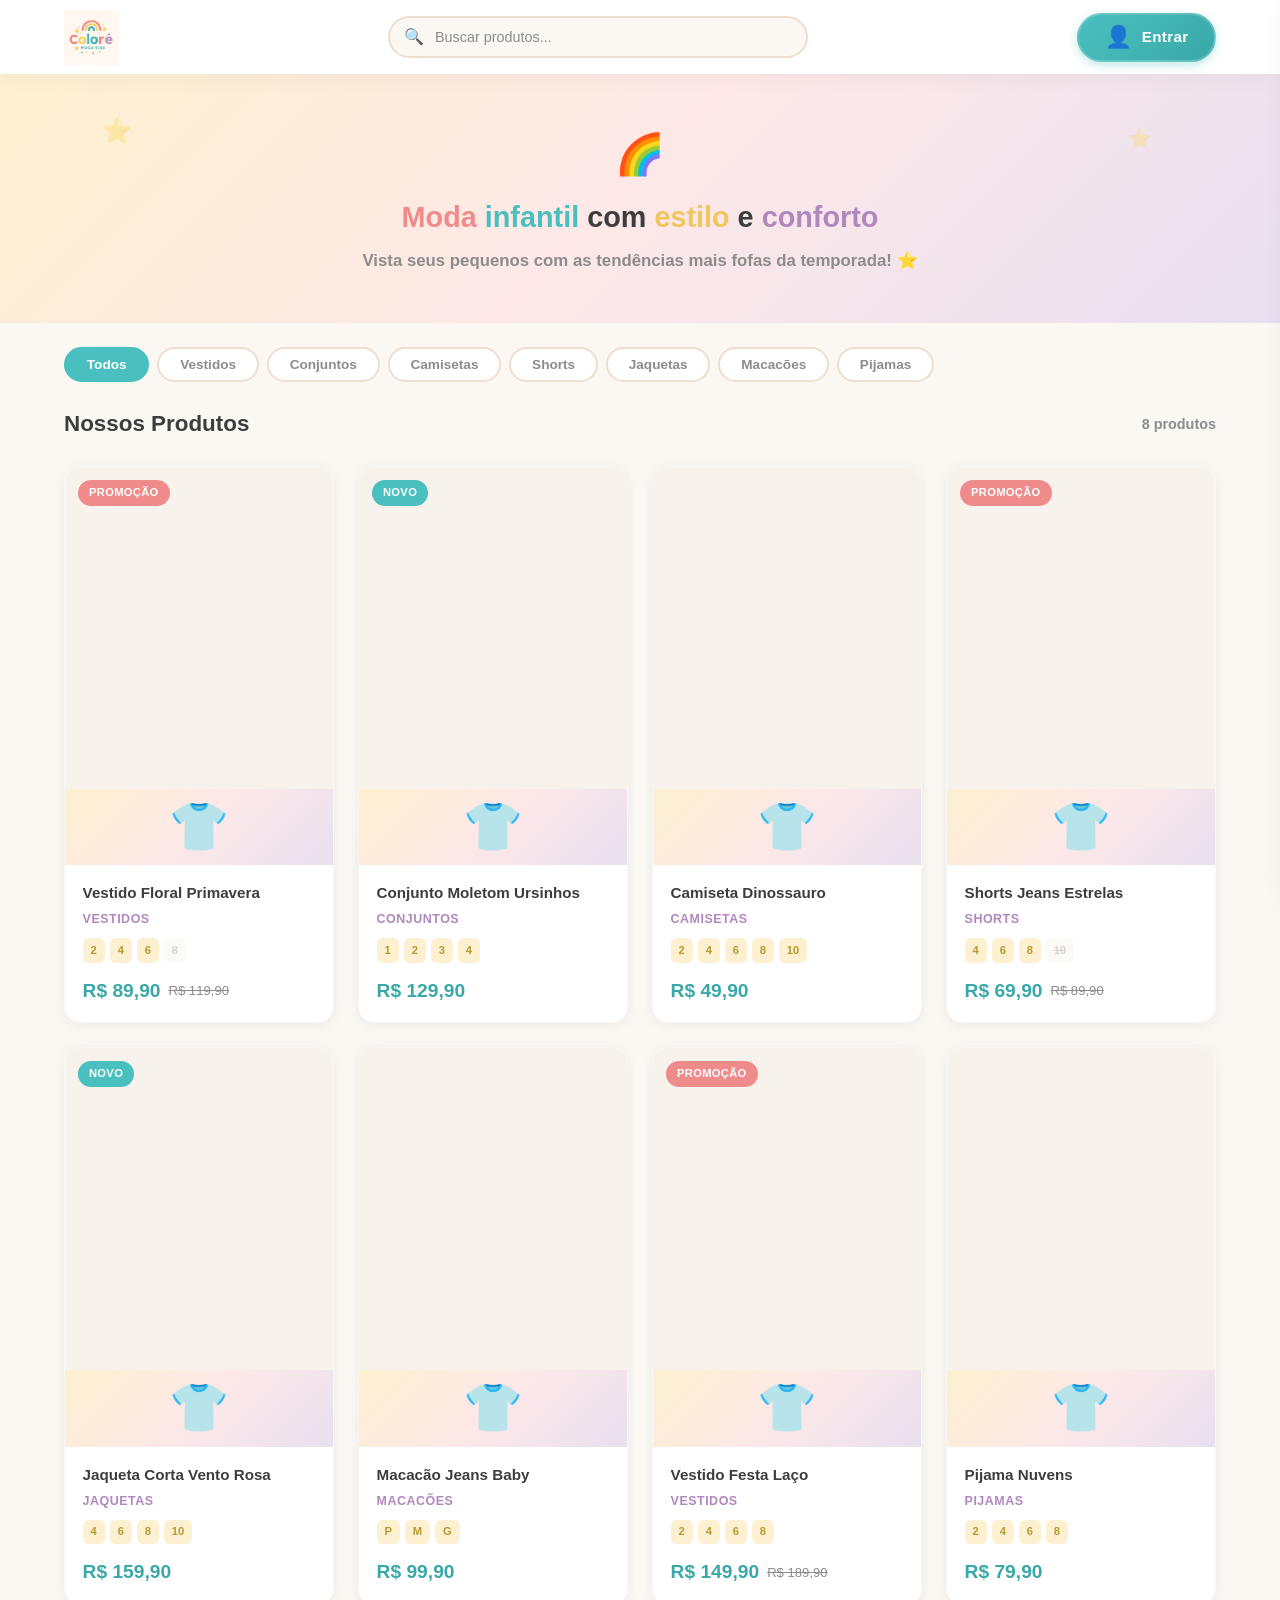
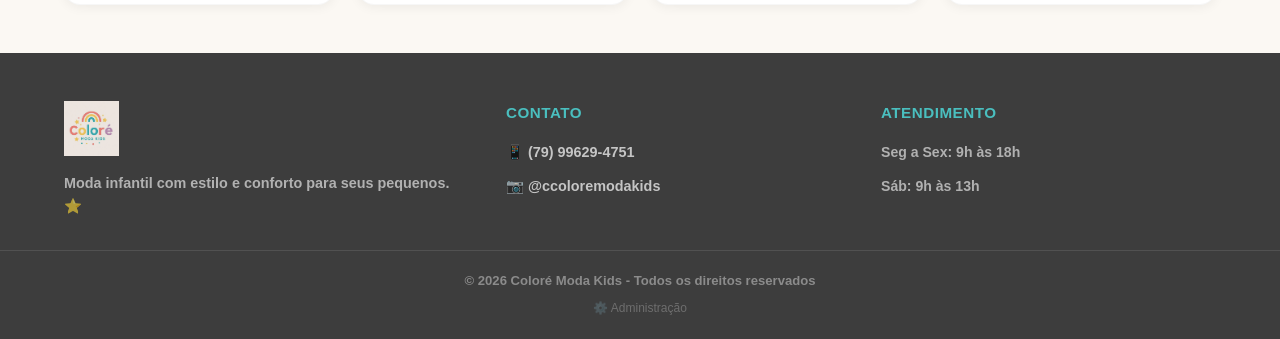
==== commit 9e11bd64: "pedidos" ====
--- a/index.html
+++ b/index.html
@@ -22,14 +22,10 @@
       </div>
 
       <div class="nav-actions">
-        <a href="minha-conta.html" class="btn-icon" id="accountBtn" title="Minha Conta">
-          👤
+        <a href="minha-conta.html" class="btn-account" id="accountBtn" title="Minha Conta">
+          <span class="btn-account-icon">👤</span>
           <span class="account-label" id="accountLabel">Entrar</span>
         </a>
-        <button class="btn-icon" id="cartBtn" title="Carrinho">
-          🛒
-          <span class="cart-count" id="cartCount">0</span>
-        </button>
       </div>
     </div>
   </header>
@@ -85,7 +81,10 @@
         <span class="total-price" id="cartTotal">R$ 0,00</span>
       </div>
       <button class="btn-checkout" id="checkoutBtn">
-        📱 Enviar Pedido via WhatsApp
+        📱 Finalizar Pedido via WhatsApp
+      </button>
+      <button class="btn-continue-shopping" id="continueShoppingBtn">
+        🛍️ Continuar Comprando
       </button>
     </div>
   </div>
--- a/css/style.css
+++ b/css/style.css
@@ -932,6 +932,29 @@
   box-shadow: 0 6px 20px rgba(37, 211, 102, 0.3);
 }
 
+.btn-continue-shopping {
+  width: 100%;
+  padding: 0.9rem;
+  background: var(--bg-white);
+  color: var(--teal-dark);
+  border: 2px solid var(--teal);
+  border-radius: 50px;
+  font-weight: 800;
+  font-size: 1rem;
+  display: flex;
+  align-items: center;
+  justify-content: center;
+  gap: 0.5rem;
+  transition: var(--transition);
+  margin-top: 0.6rem;
+  cursor: pointer;
+}
+
+.btn-continue-shopping:hover {
+  background: rgba(74, 191, 191, 0.08);
+  transform: translateY(-2px);
+}
+
 /* ===== FOOTER ===== */
 .footer {
   background: #3D3D3D;
@@ -1534,13 +1557,45 @@
   color: var(--text);
 }
 
-/* Account label in header */
+/* Account button in header */
+.btn-account {
+  display: inline-flex;
+  align-items: center;
+  gap: 0.6rem;
+  padding: 0.65rem 1.6rem;
+  border-radius: 50px;
+  background: linear-gradient(135deg, var(--teal), var(--teal-dark));
+  color: white;
+  font-weight: 800;
+  font-size: 1rem;
+  text-decoration: none;
+  transition: var(--transition);
+  box-shadow: 0 3px 10px rgba(74, 191, 191, 0.35);
+  border: 2px solid rgba(255, 255, 255, 0.2);
+  letter-spacing: 0.02em;
+}
+
+.btn-account:hover {
+  transform: translateY(-2px) scale(1.03);
+  box-shadow: 0 5px 18px rgba(74, 191, 191, 0.5);
+  background: linear-gradient(135deg, var(--teal-dark), var(--teal));
+}
+
+.btn-account:active {
+  transform: translateY(0) scale(0.98);
+  box-shadow: 0 2px 6px rgba(74, 191, 191, 0.3);
+}
+
+.btn-account-icon {
+  font-size: 1.35rem;
+  line-height: 1;
+}
+
 .account-label {
-  font-size: 0.7rem;
-  font-weight: 700;
-  color: var(--teal);
+  font-size: 0.95rem;
+  font-weight: 800;
+  color: white;
   display: block;
-  margin-top: 2px;
 }
 
 /* ===== ORDER CARDS (Customer) ===== */
@@ -2114,6 +2169,34 @@
   text-decoration: underline;
 }
 
+/* Image Upload */
+.image-upload-area {
+  cursor: pointer;
+}
+
+.image-preview {
+  border: 2px dashed var(--border);
+  border-radius: 12px;
+  padding: 1.5rem;
+  text-align: center;
+  transition: var(--transition);
+  min-height: 100px;
+  display: flex;
+  align-items: center;
+  justify-content: center;
+}
+
+.image-preview:hover {
+  border-color: var(--teal);
+  background: rgba(74, 191, 191, 0.03);
+}
+
+.upload-placeholder {
+  color: var(--text-light);
+  font-size: 1rem;
+  font-weight: 600;
+}
+
 /* ===== LOGIN ===== */
 .login-page {
   min-height: 100vh;
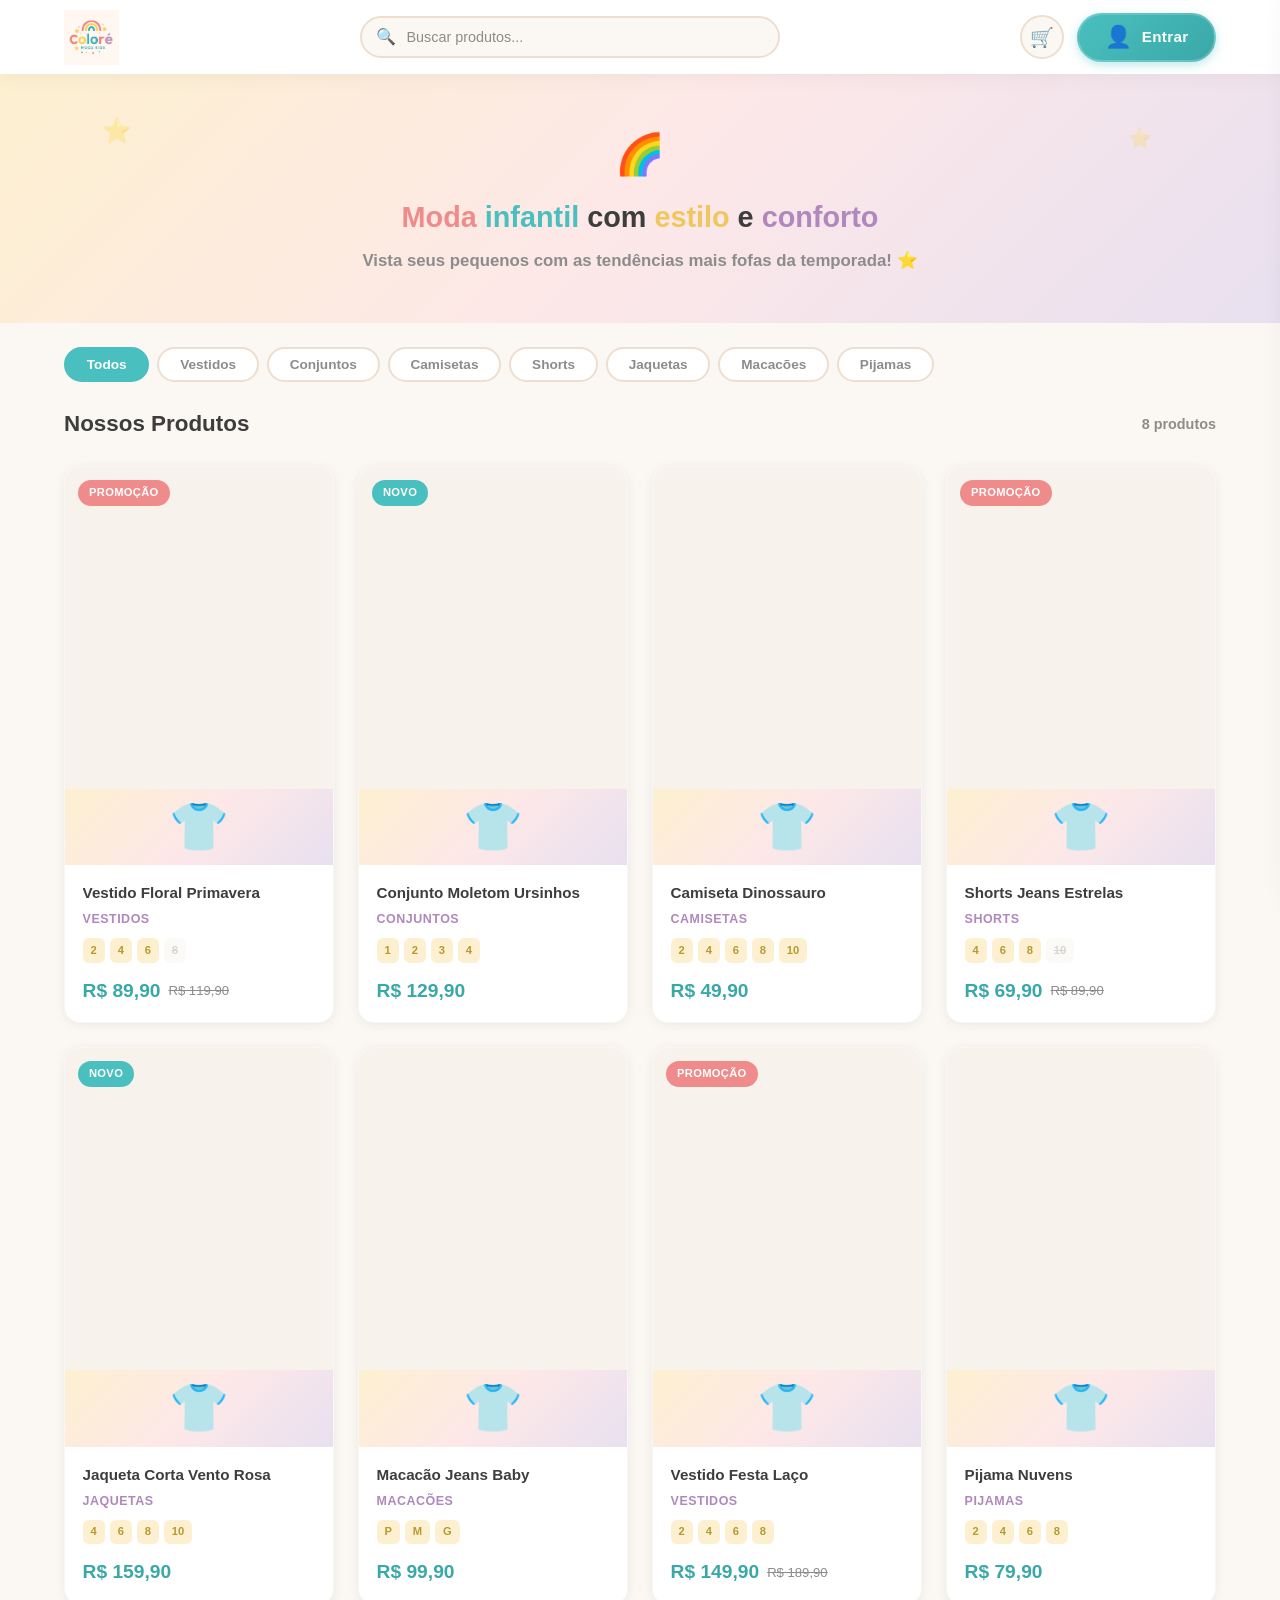
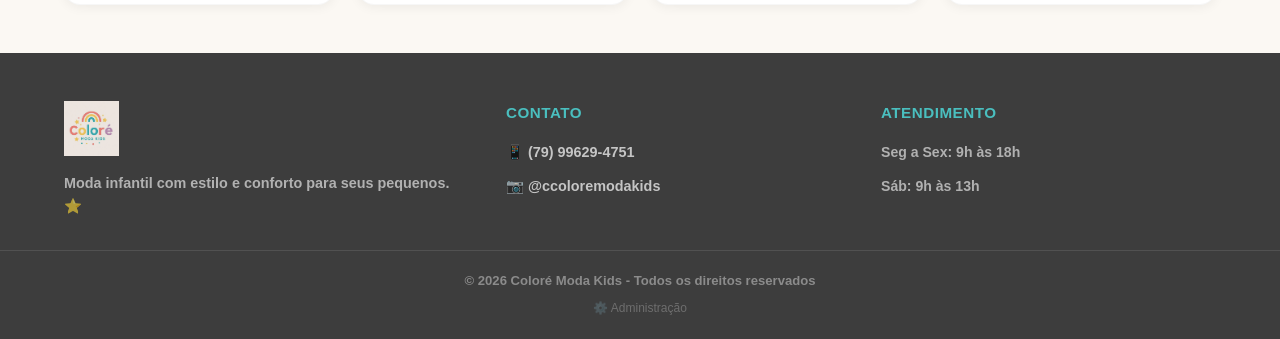
==== commit ec624de1: "melhorias" ====
--- a/index.html
+++ b/index.html
@@ -22,6 +22,10 @@
       </div>
 
       <div class="nav-actions">
+        <button class="btn-icon" id="cartBtn" title="Carrinho">
+          🛒
+          <span class="cart-count" id="cartCount" style="display:none;">0</span>
+        </button>
         <a href="minha-conta.html" class="btn-account" id="accountBtn" title="Minha Conta">
           <span class="btn-account-icon">👤</span>
           <span class="account-label" id="accountLabel">Entrar</span>
@@ -163,14 +167,8 @@
           </div>
 
           <!-- Frete -->
-          <div class="shipping-result" id="shippingResult" style="display:none;">
-            <h4 class="shipping-title">🚚 Opções de Entrega</h4>
-            <div id="shippingOptions">
-              <!-- Gerado via JS -->
-            </div>
-          </div>
-          <div class="shipping-loading" id="shippingLoading" style="display:none;">
-            <span class="spinner"></span> Calculando frete com os Correios...
+          <div class="shipping-notice">
+            🚚 <strong>Frete calculado após o pedido:</strong> após receber seu pedido pelo WhatsApp, informamos o valor exato do frete antes de confirmar a compra.
           </div>
 
           <div class="checkout-summary" id="checkoutSummary">
--- a/css/style.css
+++ b/css/style.css
@@ -1220,6 +1220,27 @@
   font-weight: 700;
 }
 
+.checkout-summary-shipping-notice {
+  margin-top: 0.6rem;
+  padding: 0.6rem 0.8rem;
+  background: var(--yellow-light);
+  border: 1.5px solid var(--yellow);
+  border-radius: var(--radius-sm);
+  font-size: 0.85rem;
+  font-weight: 700;
+  color: #8a6a00;
+}
+
+.shipping-notice {
+  background: var(--yellow-light);
+  border: 1.5px solid var(--yellow);
+  border-radius: var(--radius-sm);
+  padding: 0.7rem 1rem;
+  font-size: 0.88rem;
+  color: #7a5c00;
+  margin-top: 0.3rem;
+}
+
 .shipping-result {
   background: linear-gradient(135deg, #e8f8f5, #f0faf8);
   border: 2px solid var(--teal);
